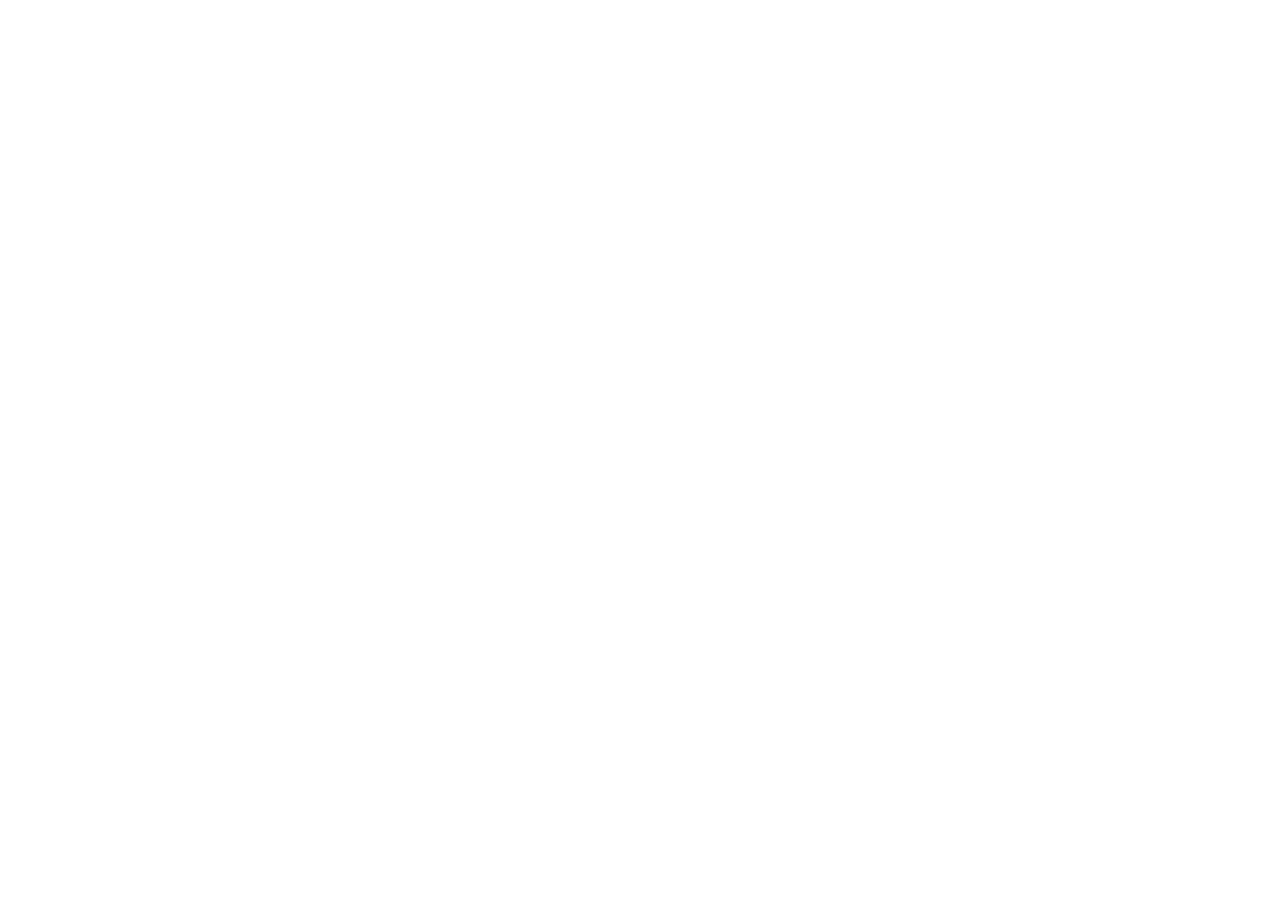
==== index.html @ 4258085d "Data inicial agregada" ====
<!DOCTYPE html>
<html lang="es">
<head>
    <meta charset="UTF-8">
    <meta name="viewport" content="width=device-width, initial-scale=1.0">
    <link rel="stylesheet" href="./styles.css">
    <title>FrontEnd Mentor Challenges</title>
</head>
<body>
    <script src="./data.js"></script>
    <script src="./main.js"></script>
</body>
</html>
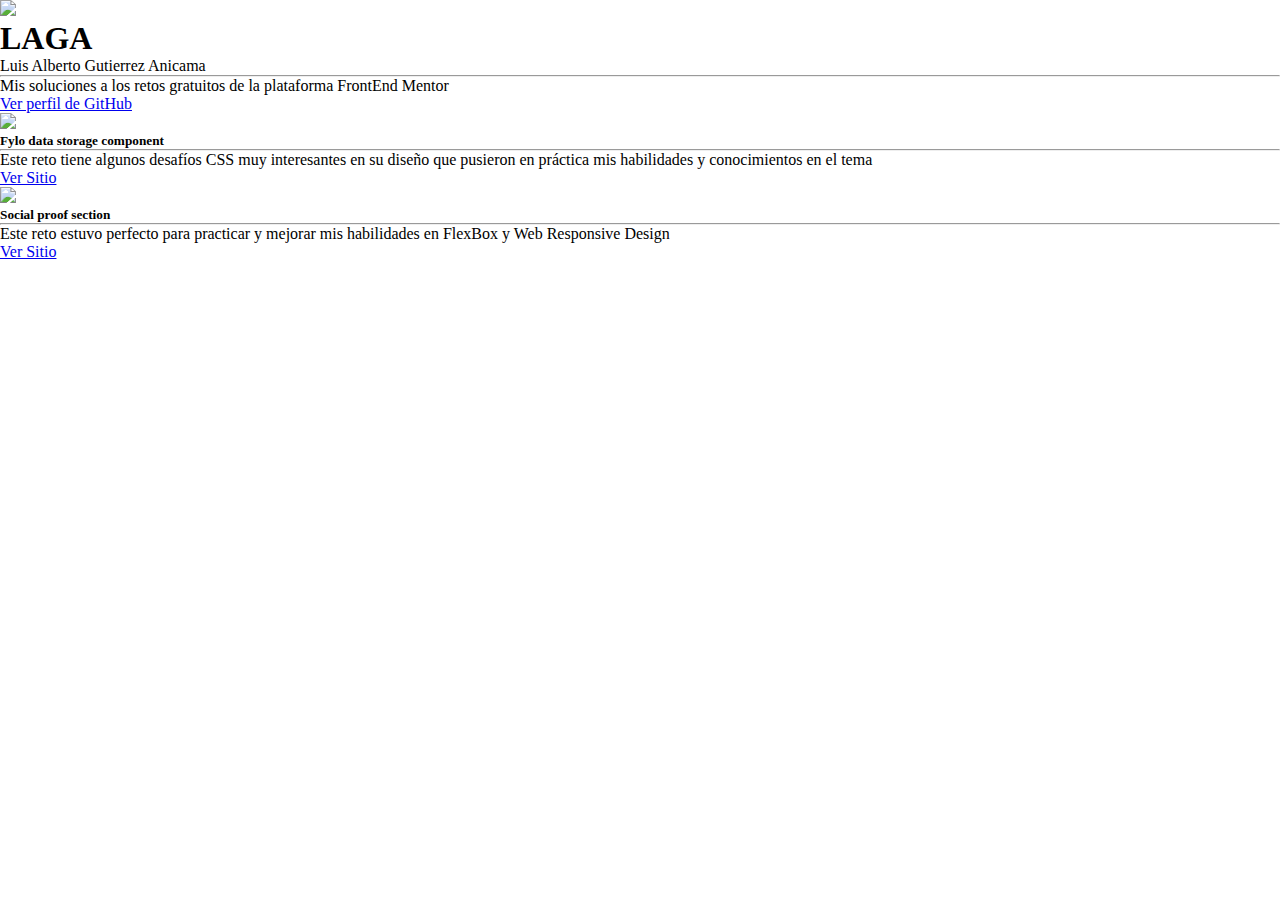
==== commit a6b38608: "Estilos y Data generados automáticamente desde la data de JS" ====
--- a/index.html
+++ b/index.html
@@ -3,11 +3,45 @@
 <head>
     <meta charset="UTF-8">
     <meta name="viewport" content="width=device-width, initial-scale=1.0">
+    <!-- Favicon -->
+    <link rel="icon" type="image/png" sizes="32x32" href="./favicon.png">
+    <!-- Bootstrap CDN -->
+    <link
+        rel="stylesheet"
+        href="https://cdn.jsdelivr.net/npm/bootstrap@4.5.3/dist/css/bootstrap.min.css"
+        integrity="sha384-TX8t27EcRE3e/ihU7zmQxVncDAy5uIKz4rEkgIXeMed4M0jlfIDPvg6uqKI2xXr2"
+        crossorigin="anonymous">
     <link rel="stylesheet" href="./styles.css">
+    <!-- My own CSS -->
     <title>FrontEnd Mentor Challenges</title>
 </head>
-<body>
-    <script src="./data.js"></script>
-    <script src="./main.js"></script>
+<body class="bg-light">
+    <div class="container-fluid">
+        <div class="jumbotron col-12 text-center">
+            <img src="https://github.com/LAGAxyz/LAGAxyz/blob/master/Foto%20(perfil).jpg?raw=true" class="rounded-circle">
+            <h1 class="h3 mt-3">LAGA</h1>
+            <p class="lead">Luis Alberto Gutierrez Anicama</p>
+            <hr class="my-2">
+            <p>Mis soluciones a los retos gratuitos de la plataforma FrontEnd Mentor</p>
+            <a class="btn btn-dark" href="https://github.com/LAGAxyz" role="button">Ver perfil de GitHub</a>
+        </div>
+        <div class="row pb-4" id="contenedor">
+            <!-- Generated from JS -->
+        </div>
+    </div>
+    <!-- JQuery CDN -->
+    <script
+        src="https://code.jquery.com/jquery-3.5.1.slim.min.js"
+        integrity="sha384-DfXdz2htPH0lsSSs5nCTpuj/zy4C+OGpamoFVy38MVBnE+IbbVYUew+OrCXaRkfj"
+        crossorigin="anonymous">
+    </script>
+    <!-- Bootstrap JS -->
+    <script
+        src="https://cdn.jsdelivr.net/npm/bootstrap@4.5.3/dist/js/bootstrap.bundle.min.js"
+        integrity="sha384-ho+j7jyWK8fNQe+A12Hb8AhRq26LrZ/JpcUGGOn+Y7RsweNrtN/tE3MoK7ZeZDyx"
+        crossorigin="anonymous">
+    </script>
+    <!-- My own JS -->
+    <script src="./main.js" type="module"></script>
 </body>
 </html>
--- a/styles.css
+++ b/styles.css
@@ -0,0 +1,6 @@
+
+*{
+    margin: 0px;
+    padding: 0px;
+    box-sizing: border-box;
+}
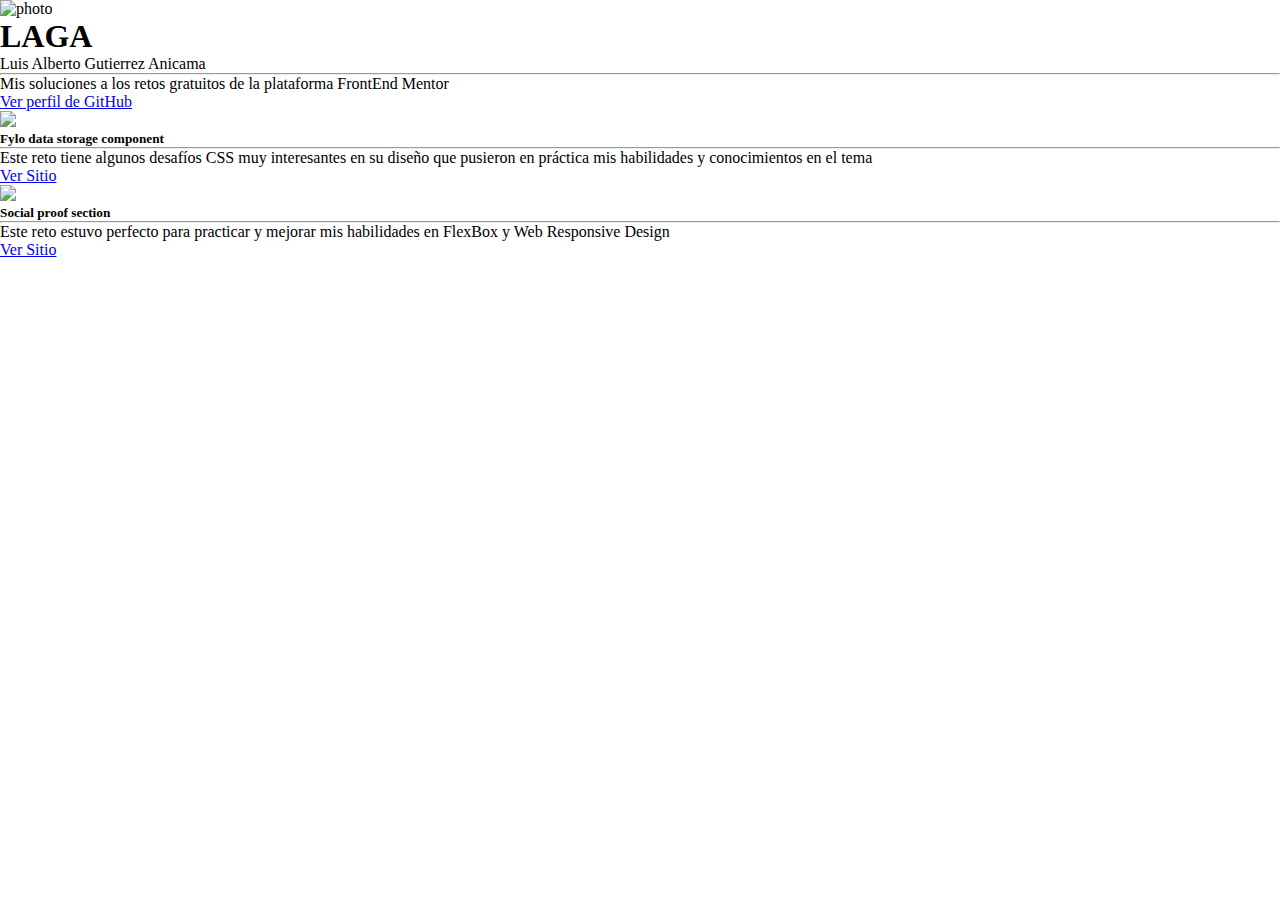
==== commit 047048e7: "Atributos alt de imágenes agregados" ====
--- a/index.html
+++ b/index.html
@@ -18,7 +18,7 @@
 <body class="bg-light">
     <div class="container-fluid">
         <div class="jumbotron col-12 text-center">
-            <img src="https://github.com/LAGAxyz/LAGAxyz/blob/master/Foto%20(perfil).jpg?raw=true" class="rounded-circle">
+            <img src="https://github.com/LAGAxyz/LAGAxyz/blob/master/Foto%20(perfil).jpg?raw=true" class="rounded-circle" alt="photo">
             <h1 class="h3 mt-3">LAGA</h1>
             <p class="lead">Luis Alberto Gutierrez Anicama</p>
             <hr class="my-2">
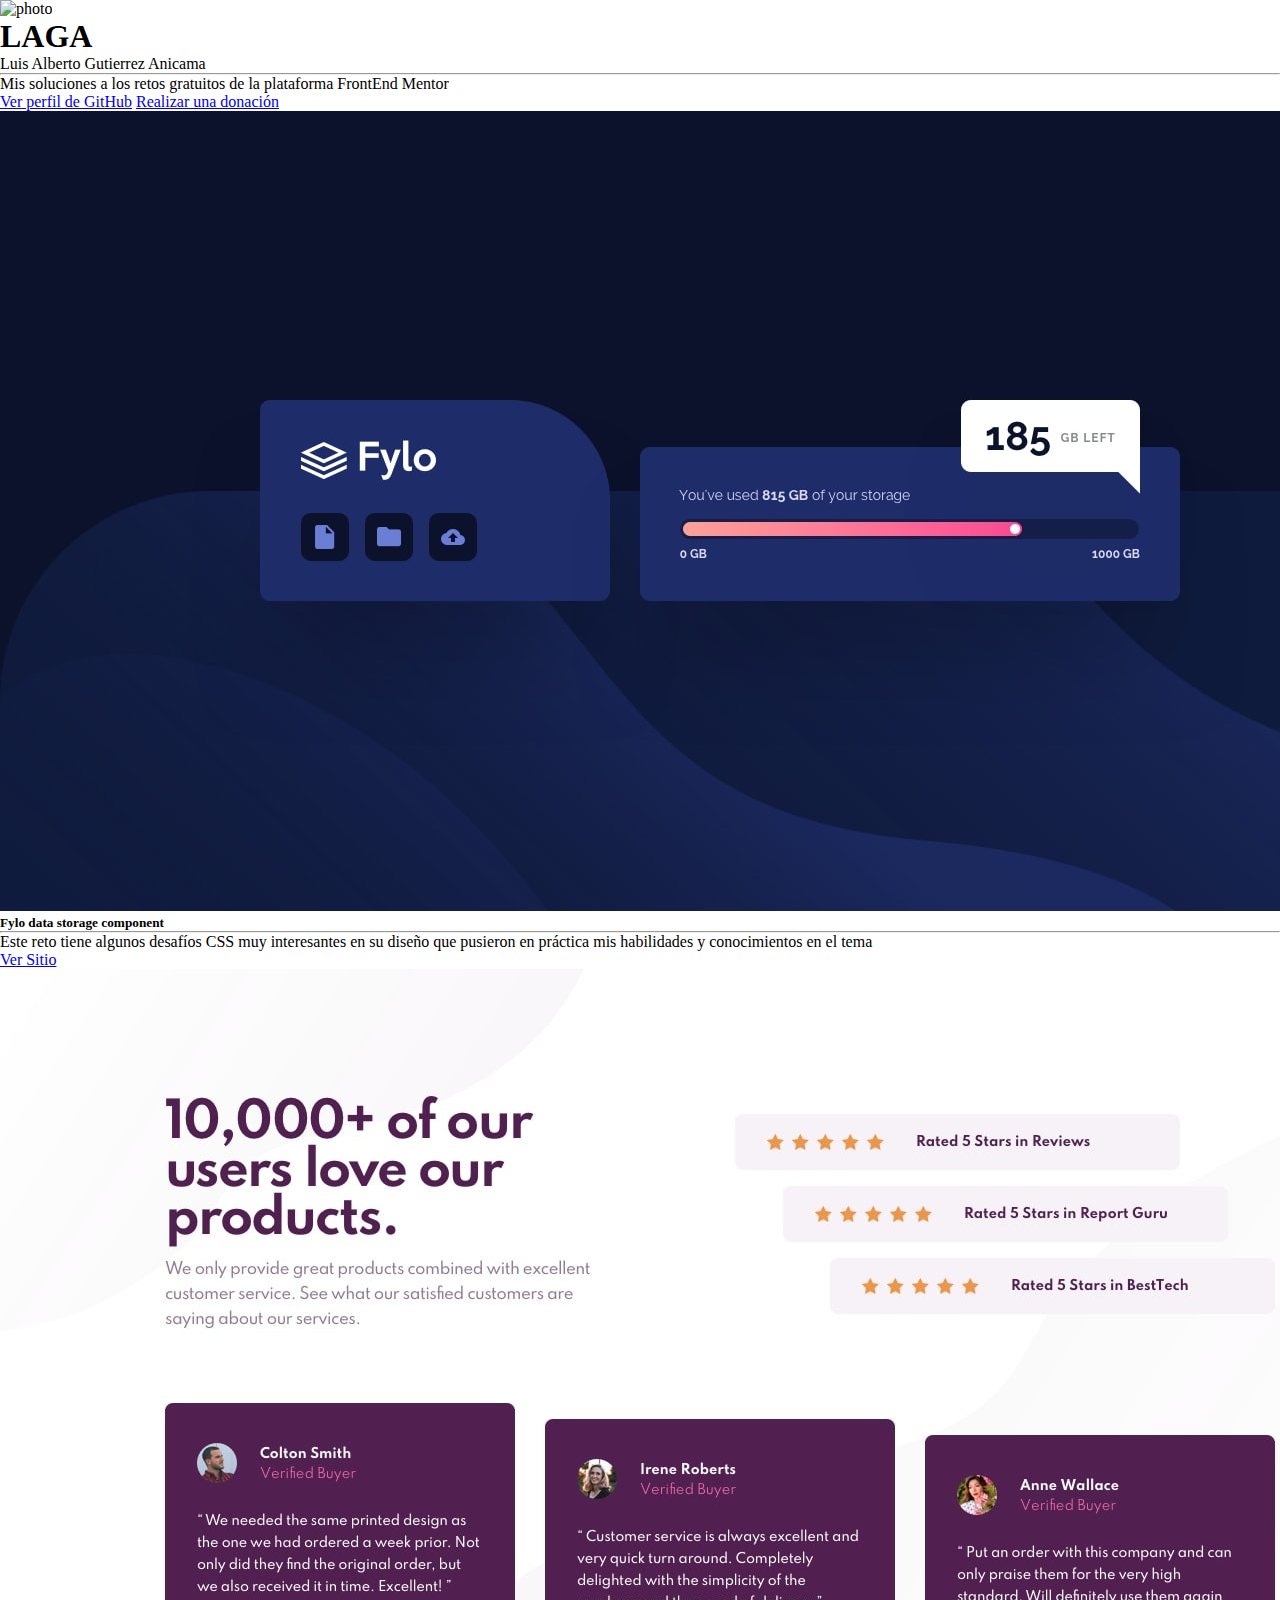
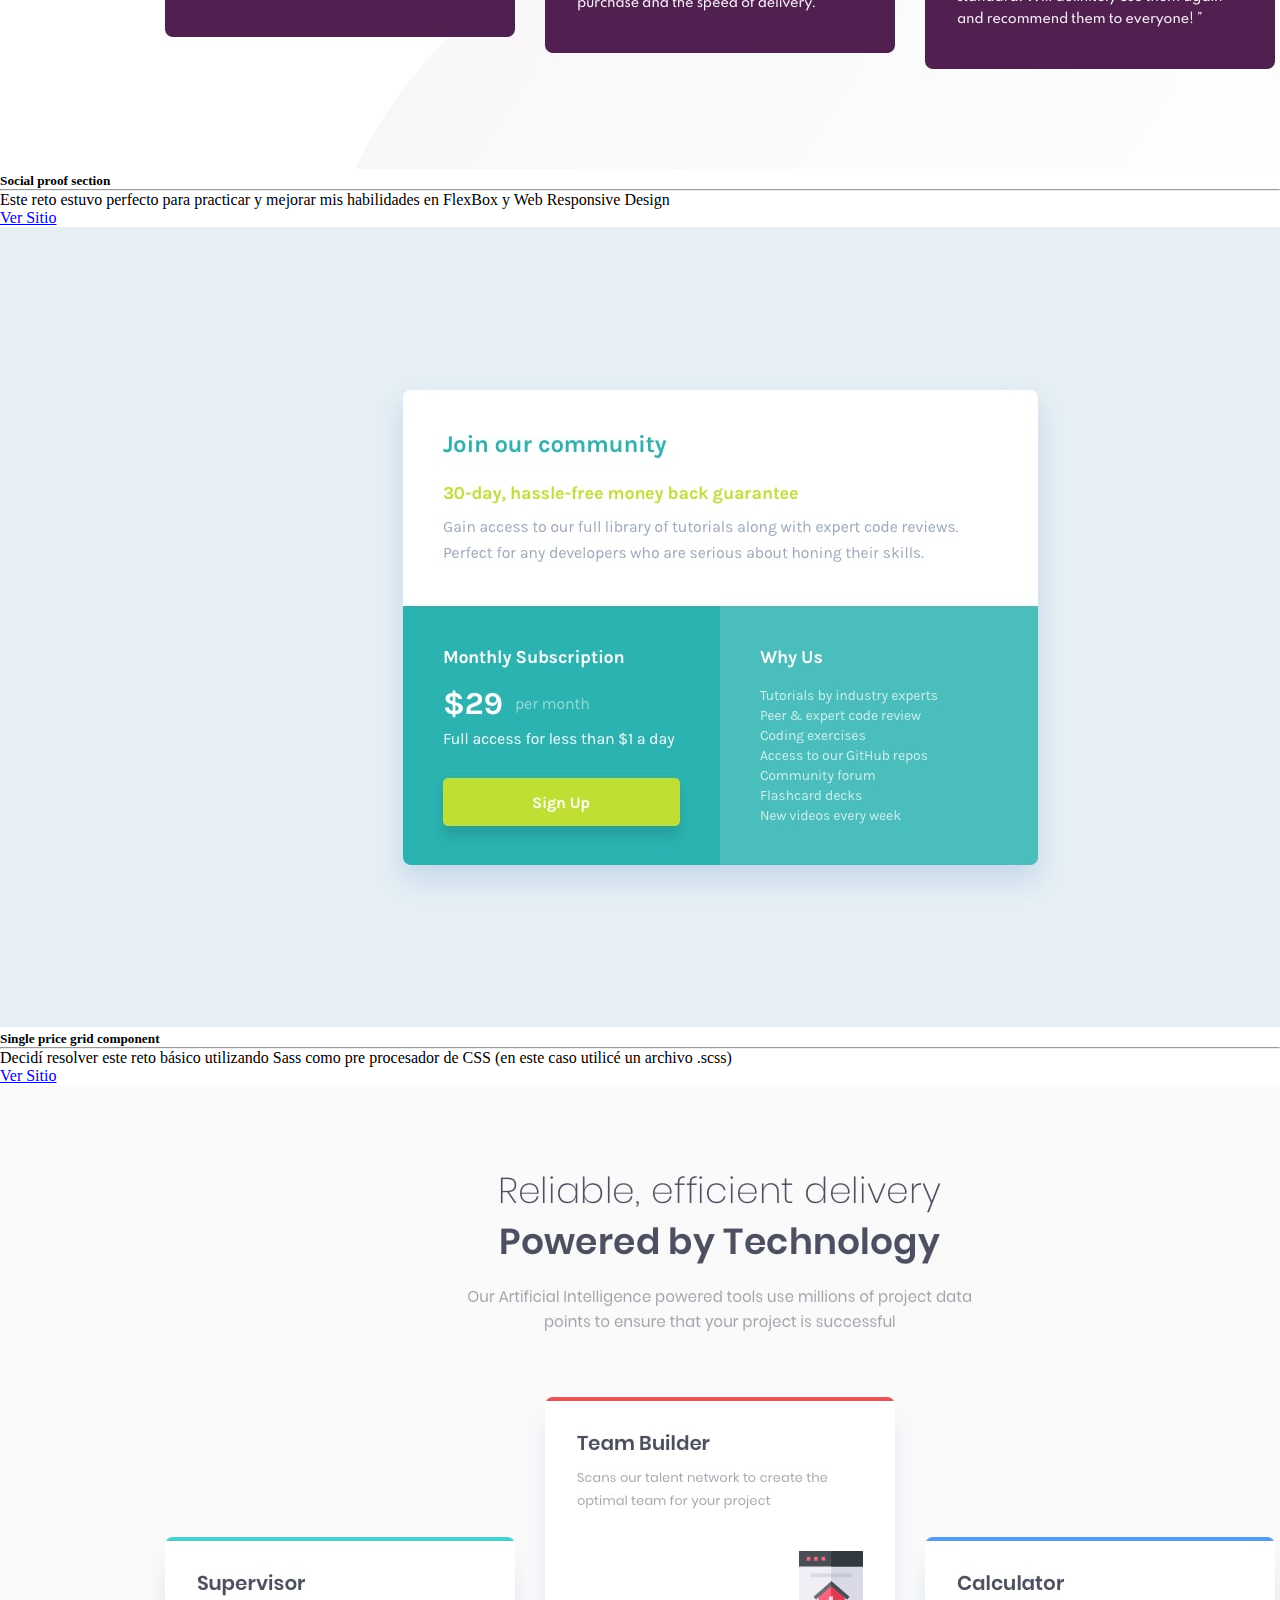
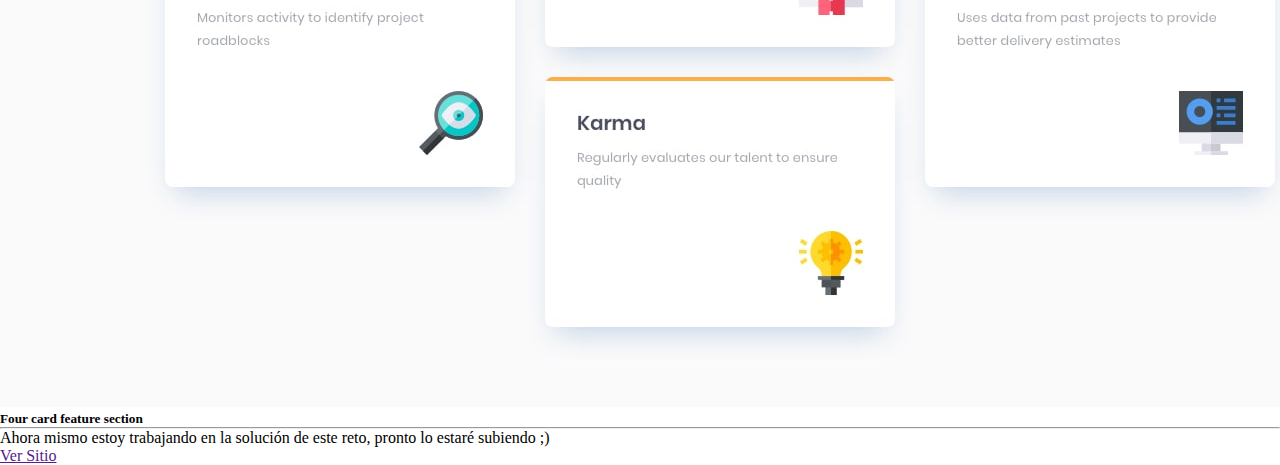
==== commit d7ca71a0: "Botón de donaciones agregado" ====
--- a/index.html
+++ b/index.html
@@ -4,14 +4,14 @@
     <meta charset="UTF-8">
     <meta name="viewport" content="width=device-width, initial-scale=1.0">
     <!-- Favicon -->
-    <link rel="icon" type="image/png" sizes="32x32" href="./favicon.png">
+    <link rel="icon" type="image/png" sizes="32x32" href="./assets/favicon.png">
     <!-- Bootstrap CDN -->
     <link
         rel="stylesheet"
         href="https://cdn.jsdelivr.net/npm/bootstrap@4.5.3/dist/css/bootstrap.min.css"
         integrity="sha384-TX8t27EcRE3e/ihU7zmQxVncDAy5uIKz4rEkgIXeMed4M0jlfIDPvg6uqKI2xXr2"
         crossorigin="anonymous">
-    <link rel="stylesheet" href="./styles.css">
+    <link rel="stylesheet" href="./assets/styles.css">
     <!-- My own CSS -->
     <title>FrontEnd Mentor Challenges</title>
 </head>
@@ -23,7 +23,8 @@
             <p class="lead">Luis Alberto Gutierrez Anicama</p>
             <hr class="my-2">
             <p>Mis soluciones a los retos gratuitos de la plataforma FrontEnd Mentor</p>
-            <a class="btn btn-dark" href="https://github.com/LAGAxyz" role="button">Ver perfil de GitHub</a>
+            <a class="btn btn-dark m-1" href="https://github.com/LAGAxyz" role="button">Ver perfil de GitHub</a>
+            <a class="btn btn-outline-secondary m-1" href="https://www.paypal.com/donate?hosted_button_id=W7QQPM9ZS68MC" role="button">Realizar una donación</a>
         </div>
         <div class="row pb-4" id="contenedor">
             <!-- Generated from JS -->
@@ -42,6 +43,6 @@
         crossorigin="anonymous">
     </script>
     <!-- My own JS -->
-    <script src="./main.js" type="module"></script>
+    <script src="./assets/main.js" type="module"></script>
 </body>
 </html>
--- a/assets/styles.css
+++ b/assets/styles.css
@@ -0,0 +1,6 @@
+
+*{
+    margin: 0px;
+    padding: 0px;
+    box-sizing: border-box;
+}
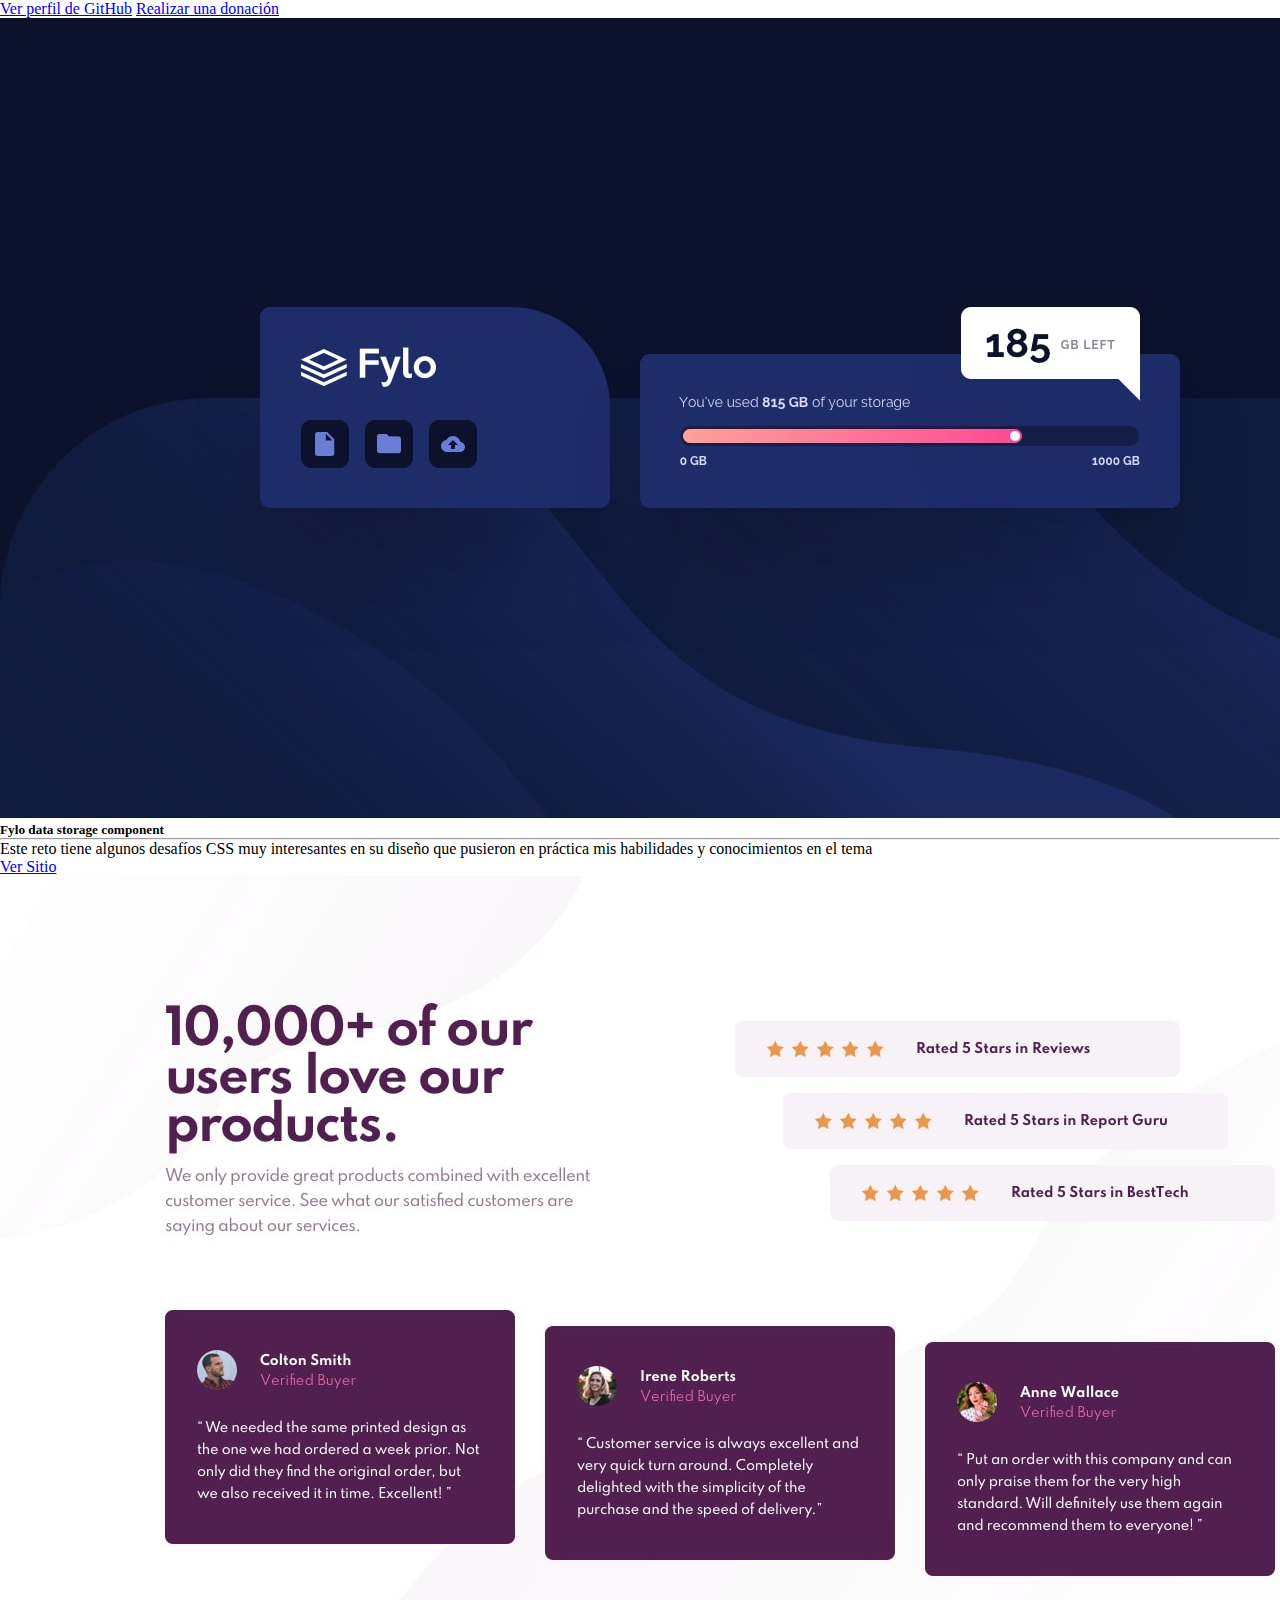
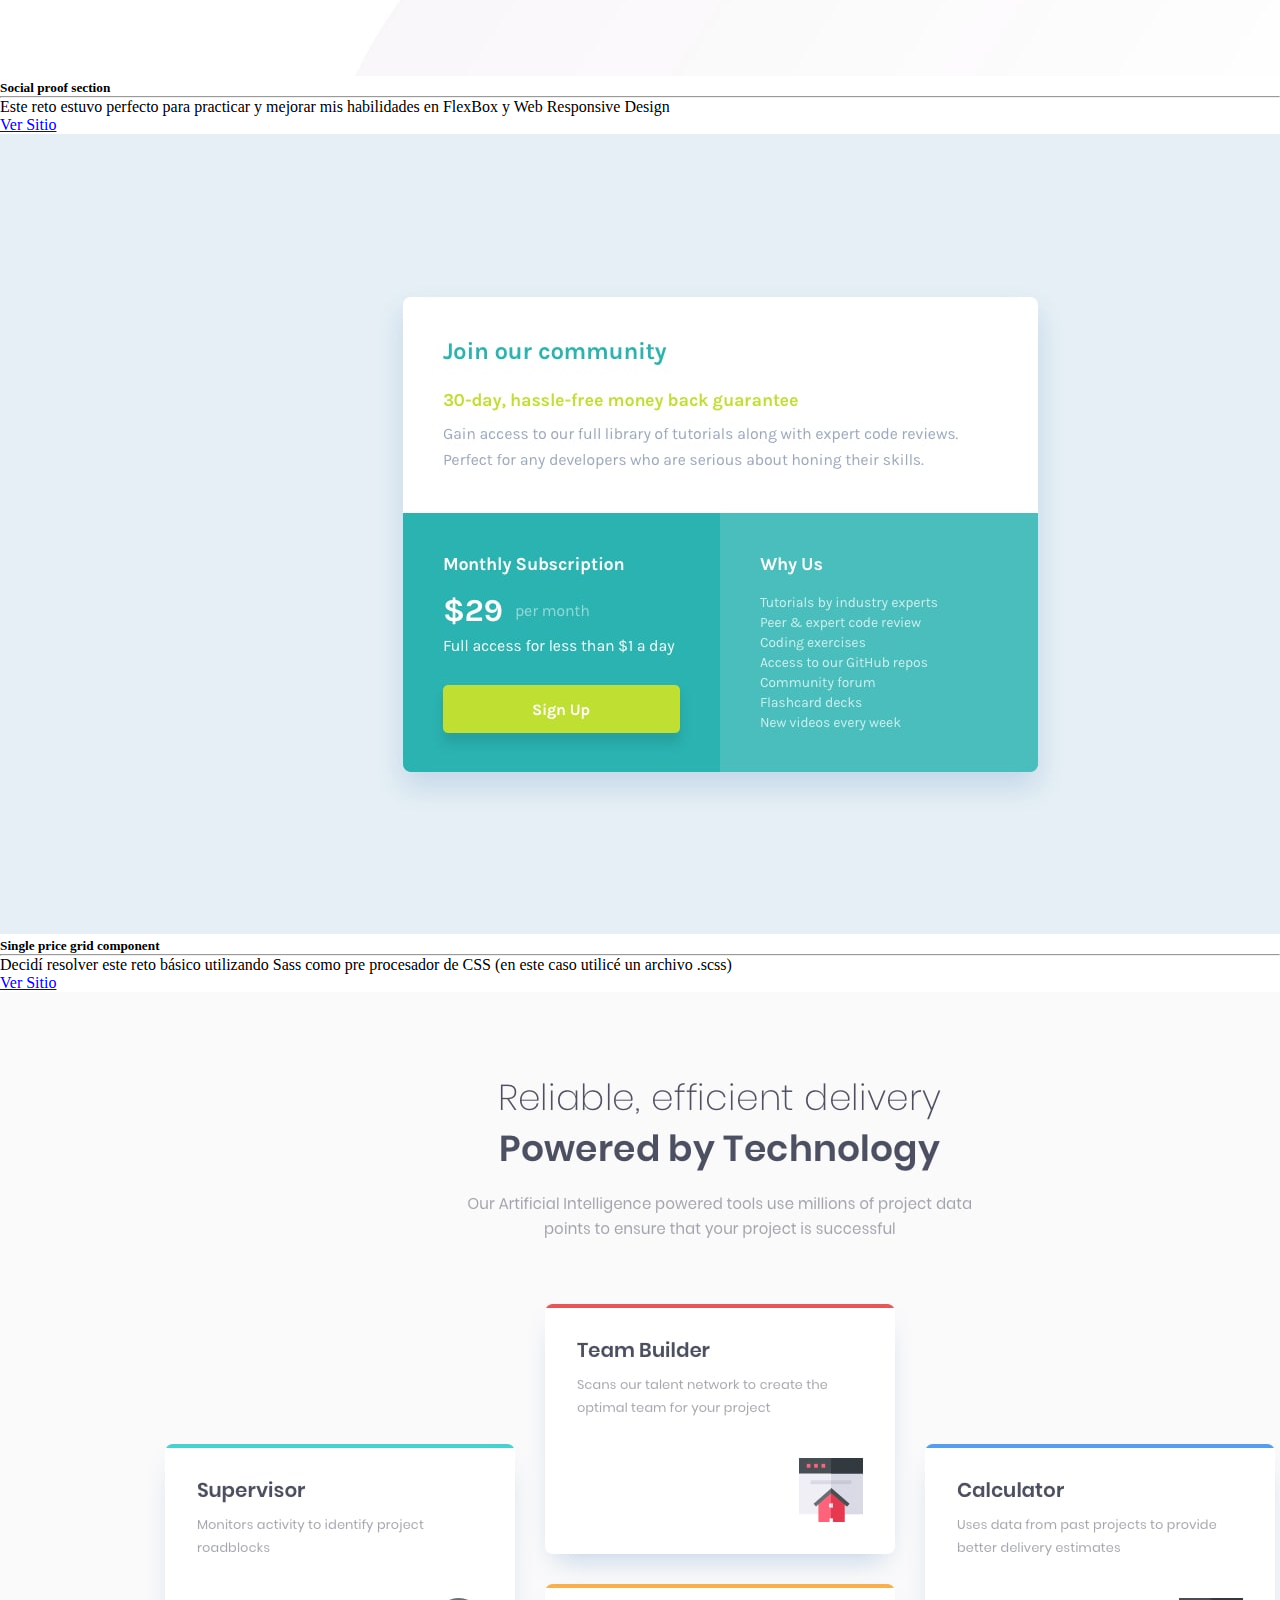
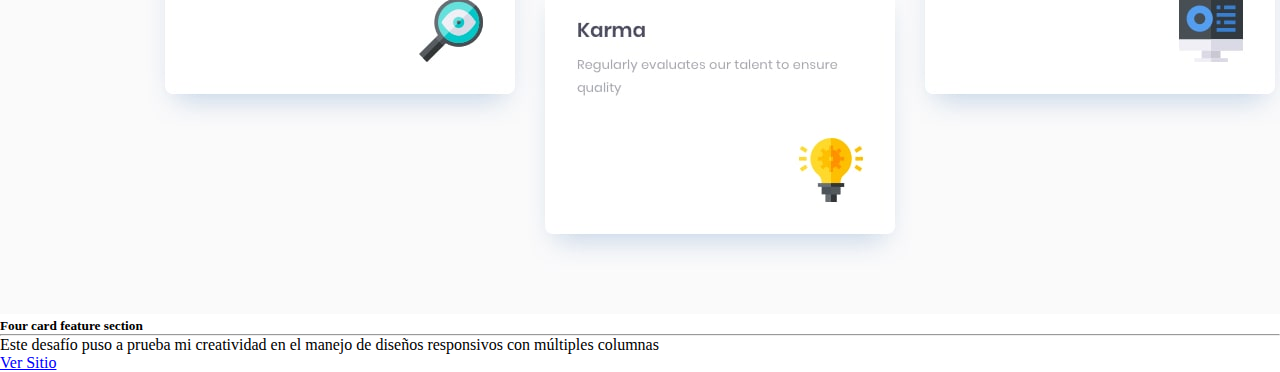
==== commit 3786b67d: "Página principal reducida" ====
--- a/index.html
+++ b/index.html
@@ -6,23 +6,16 @@
     <!-- Favicon -->
     <link rel="icon" type="image/png" sizes="32x32" href="./assets/favicon.png">
     <!-- Bootstrap CDN -->
-    <link
-        rel="stylesheet"
+    <link rel="stylesheet" crossorigin="anonymous"
         href="https://cdn.jsdelivr.net/npm/bootstrap@4.5.3/dist/css/bootstrap.min.css"
-        integrity="sha384-TX8t27EcRE3e/ihU7zmQxVncDAy5uIKz4rEkgIXeMed4M0jlfIDPvg6uqKI2xXr2"
-        crossorigin="anonymous">
+        integrity="sha384-TX8t27EcRE3e/ihU7zmQxVncDAy5uIKz4rEkgIXeMed4M0jlfIDPvg6uqKI2xXr2">
+    <!-- My own CSS -->
     <link rel="stylesheet" href="./assets/styles.css">
-    <!-- My own CSS -->
     <title>FrontEnd Mentor Challenges</title>
 </head>
 <body class="bg-light">
     <div class="container-fluid">
         <div class="jumbotron col-12 text-center">
-            <img src="https://github.com/LAGAxyz/LAGAxyz/blob/master/Foto%20(perfil).jpg?raw=true" class="rounded-circle" alt="photo">
-            <h1 class="h3 mt-3">LAGA</h1>
-            <p class="lead">Luis Alberto Gutierrez Anicama</p>
-            <hr class="my-2">
-            <p>Mis soluciones a los retos gratuitos de la plataforma FrontEnd Mentor</p>
             <a class="btn btn-dark m-1" href="https://github.com/LAGAxyz" role="button">Ver perfil de GitHub</a>
             <a class="btn btn-outline-secondary m-1" href="https://www.paypal.com/donate?hosted_button_id=W7QQPM9ZS68MC" role="button">Realizar una donación</a>
         </div>
@@ -30,18 +23,6 @@
             <!-- Generated from JS -->
         </div>
     </div>
-    <!-- JQuery CDN -->
-    <script
-        src="https://code.jquery.com/jquery-3.5.1.slim.min.js"
-        integrity="sha384-DfXdz2htPH0lsSSs5nCTpuj/zy4C+OGpamoFVy38MVBnE+IbbVYUew+OrCXaRkfj"
-        crossorigin="anonymous">
-    </script>
-    <!-- Bootstrap JS -->
-    <script
-        src="https://cdn.jsdelivr.net/npm/bootstrap@4.5.3/dist/js/bootstrap.bundle.min.js"
-        integrity="sha384-ho+j7jyWK8fNQe+A12Hb8AhRq26LrZ/JpcUGGOn+Y7RsweNrtN/tE3MoK7ZeZDyx"
-        crossorigin="anonymous">
-    </script>
     <!-- My own JS -->
     <script src="./assets/main.js" type="module"></script>
 </body>
